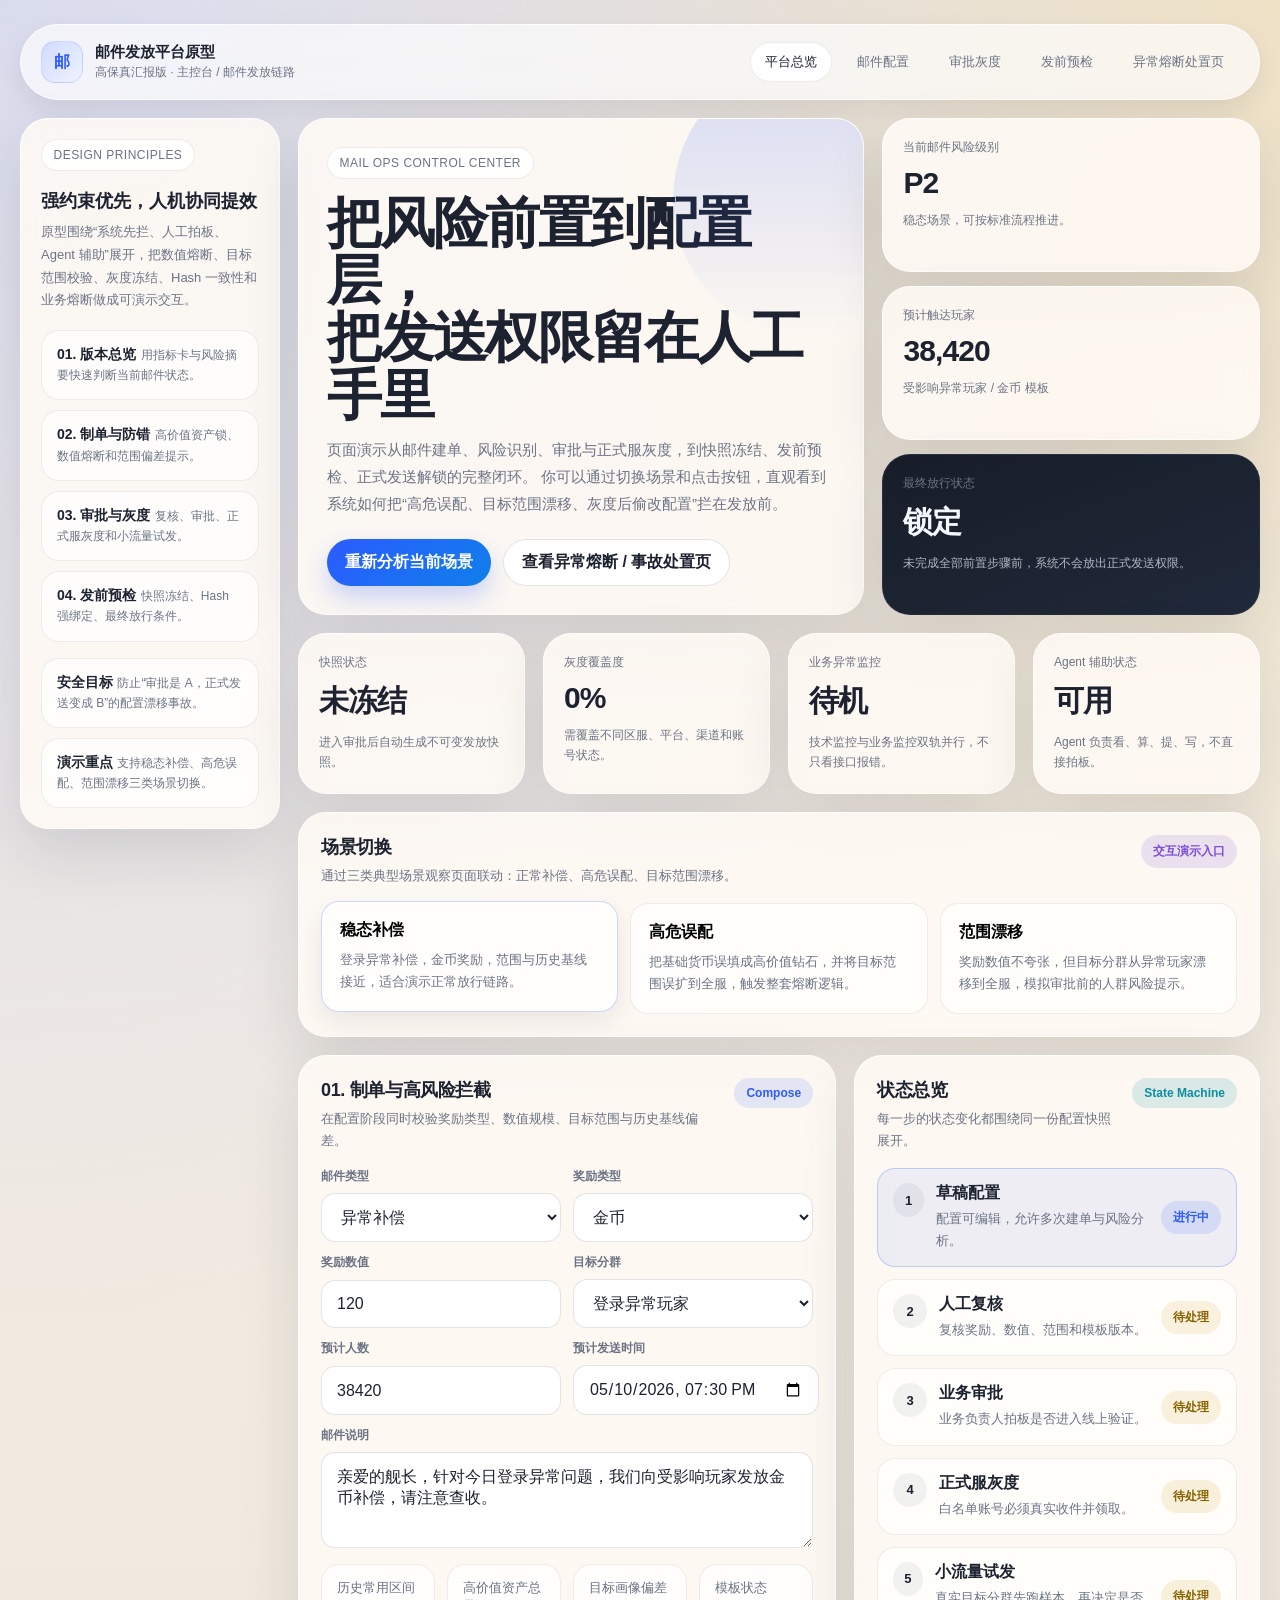
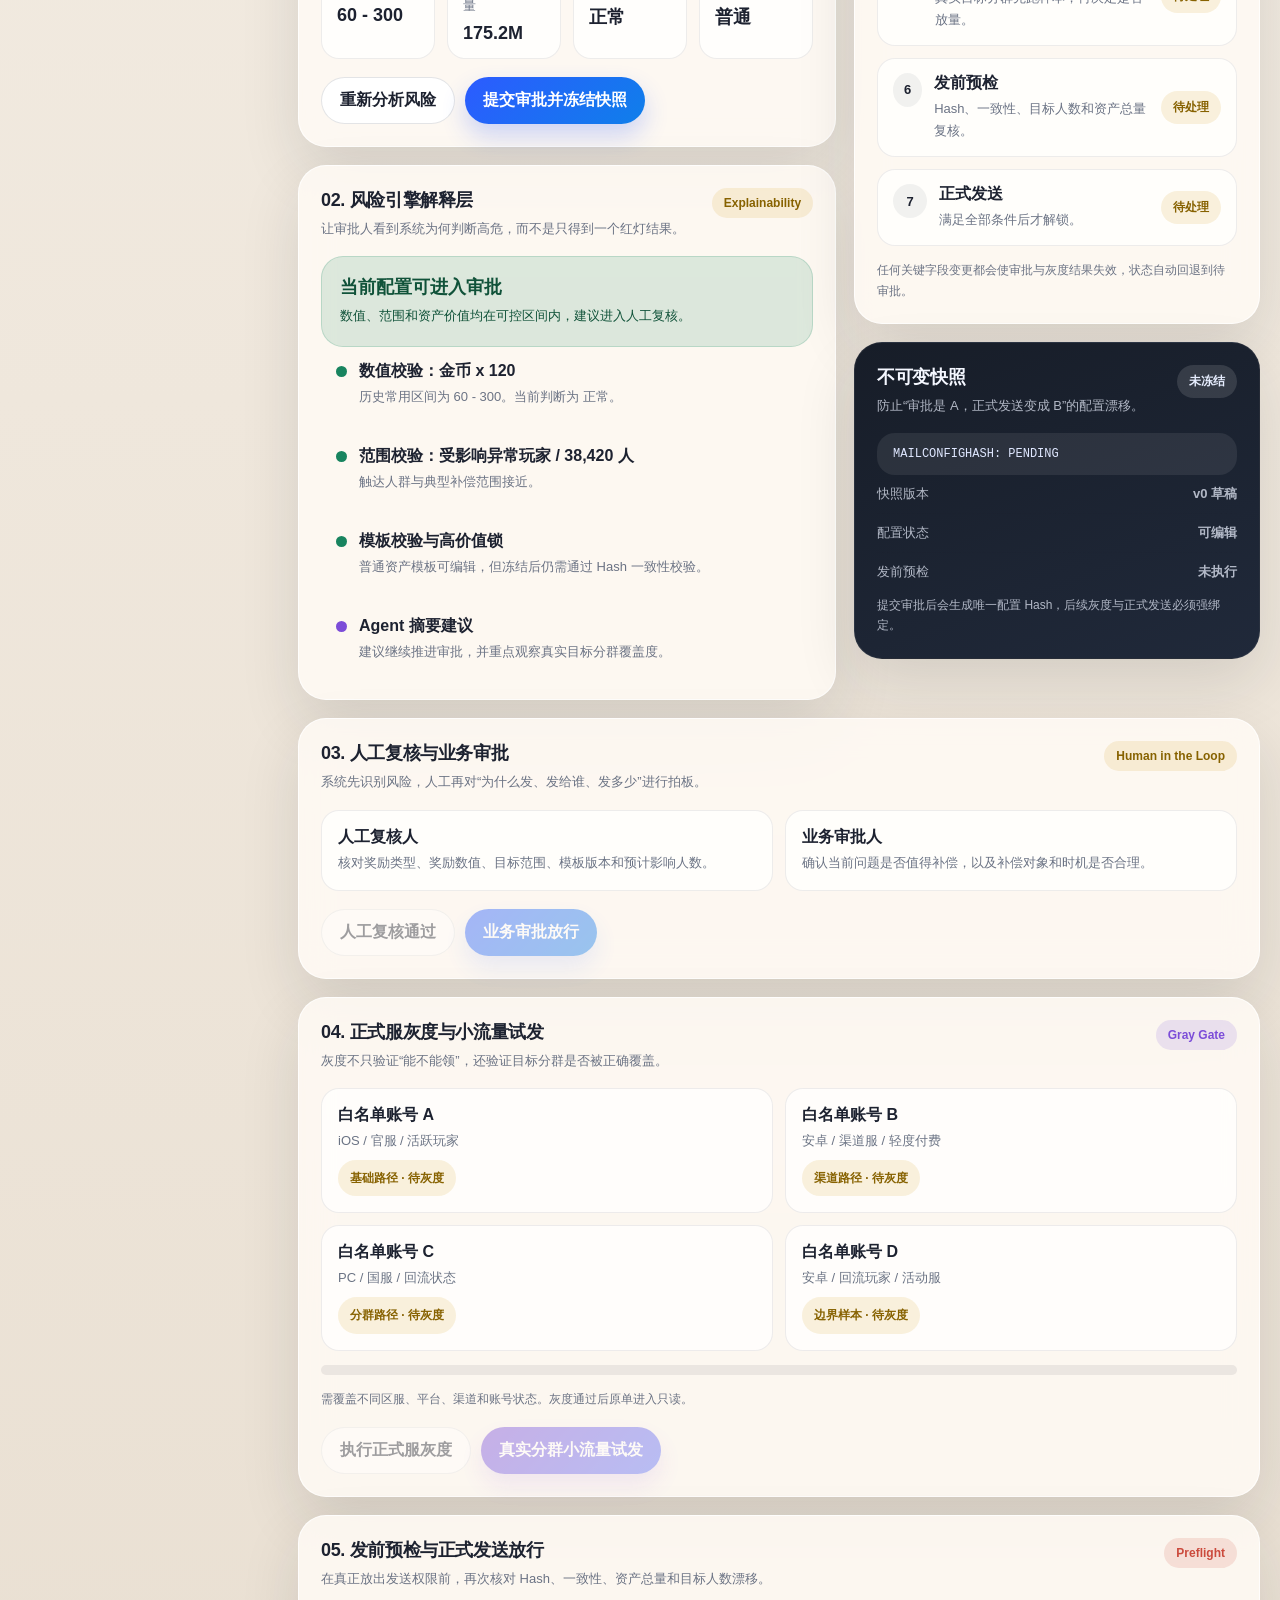
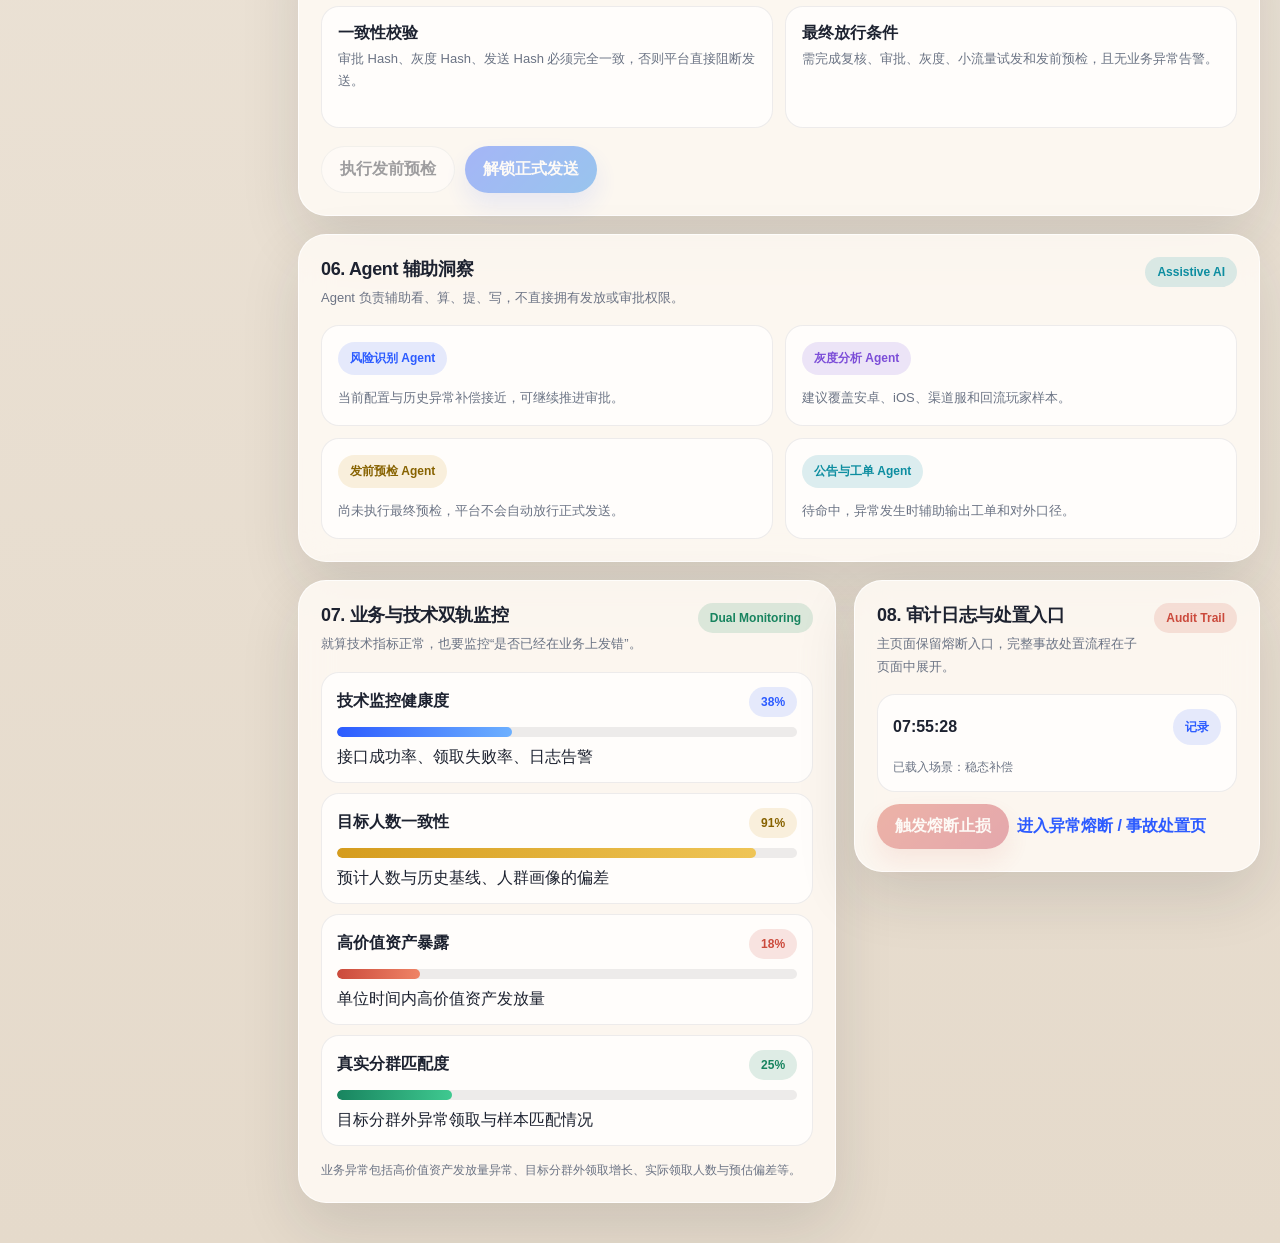
==== mail-platform-prototype.html @ aea5e00c "Add mail platform prototype site" ====
<!DOCTYPE html>
<html lang="zh-CN">
<head>
  <meta charset="UTF-8" />
  <meta name="viewport" content="width=device-width, initial-scale=1.0" />
  <title>邮件发放平台原型 · 主控台</title>
  <link rel="stylesheet" href="./prototype-assets/ui.css" />
</head>
<body>
  <div class="app-shell">
    <header class="topbar">
      <div class="brand">
        <div class="brand-mark">邮</div>
        <div class="brand-text">
          <strong>邮件发放平台原型</strong>
          <span>高保真汇报版 · 主控台 / 邮件发放链路</span>
        </div>
      </div>
      <nav class="topnav">
        <a href="#overview" class="active">平台总览</a>
        <a href="#compose">邮件配置</a>
        <a href="#approval">审批灰度</a>
        <a href="#launch">发前预检</a>
        <a href="./incident-response-prototype.html">异常熔断处置页</a>
      </nav>
    </header>

    <div class="layout">
      <aside class="sidebar">
        <div class="hero-eyebrow">Design Principles</div>
        <h3>强约束优先，人机协同提效</h3>
        <p>
          原型围绕“系统先拦、人工拍板、Agent 辅助”展开，把数值熔断、目标范围校验、灰度冻结、Hash 一致性和业务熔断做成可演示交互。
        </p>
        <div class="side-links">
          <a class="side-link" href="#overview">
            <strong>01. 版本总览</strong>
            <span>用指标卡与风险摘要快速判断当前邮件状态。</span>
          </a>
          <a class="side-link" href="#compose">
            <strong>02. 制单与防错</strong>
            <span>高价值资产锁、数值熔断和范围偏差提示。</span>
          </a>
          <a class="side-link" href="#approval">
            <strong>03. 审批与灰度</strong>
            <span>复核、审批、正式服灰度和小流量试发。</span>
          </a>
          <a class="side-link" href="#launch">
            <strong>04. 发前预检</strong>
            <span>快照冻结、Hash 强绑定、最终放行条件。</span>
          </a>
        </div>
        <div class="side-metrics" style="margin-top: 16px;">
          <div class="side-metric">
            <strong>安全目标</strong>
            <span>防止“审批是 A，正式发送变成 B”的配置漂移事故。</span>
          </div>
          <div class="side-metric">
            <strong>演示重点</strong>
            <span>支持稳态补偿、高危误配、范围漂移三类场景切换。</span>
          </div>
        </div>
      </aside>

      <main class="content">
        <section id="overview" class="hero-grid">
          <article class="hero-card">
            <div class="hero-eyebrow">Mail Ops Control Center</div>
            <h1>把风险前置到配置层，<br />把发送权限留在人工手里</h1>
            <p>
              页面演示从邮件建单、风险识别、审批与正式服灰度，到快照冻结、发前预检、正式发送解锁的完整闭环。
              你可以通过切换场景和点击按钮，直观看到系统如何把“高危误配、目标范围漂移、灰度后偷改配置”拦在发放前。
            </p>
            <div class="hero-actions">
              <button class="btn btn-primary" id="btnHeroAnalyze">重新分析当前场景</button>
              <a class="btn btn-secondary" href="./incident-response-prototype.html">查看异常熔断 / 事故处置页</a>
            </div>
          </article>

          <div class="metric-rail">
            <article class="metric-card">
              <small>当前邮件风险级别</small>
              <strong id="metricRisk">P2</strong>
              <p id="metricRiskCopy">稳态补偿场景，数值和范围均处在可控区间内。</p>
            </article>
            <article class="metric-card">
              <small>预计触达玩家</small>
              <strong id="metricAudience">38,420</strong>
              <p id="metricAudienceCopy">目标分群与历史异常补偿基线接近。</p>
            </article>
            <article class="metric-card dark-card">
              <small>最终放行状态</small>
              <strong id="metricLaunch">锁定</strong>
              <p id="metricLaunchCopy">在完成灰度、小流量试发和发前预检前，平台不会放出正式发送权限。</p>
            </article>
          </div>
        </section>

        <section class="summary-grid">
          <article class="metric-card">
            <small>快照状态</small>
            <strong id="metricSnapshot">未冻结</strong>
            <p>进入审批后自动生成不可变发放快照。</p>
          </article>
          <article class="metric-card">
            <small>灰度覆盖度</small>
            <strong id="metricGray">0%</strong>
            <p>需覆盖不同区服、平台、渠道和账号状态。</p>
          </article>
          <article class="metric-card">
            <small>业务异常监控</small>
            <strong id="metricBusiness">待机</strong>
            <p>技术监控与业务监控双轨并行，不只看接口报错。</p>
          </article>
          <article class="metric-card">
            <small>Agent 辅助状态</small>
            <strong id="metricAgent">可用</strong>
            <p>Agent 负责看、算、提、写，不直接拍板。</p>
          </article>
        </section>

        <section class="card">
          <div class="section-head">
            <div>
              <h2>场景切换</h2>
              <p>通过三类典型场景观察页面联动：正常补偿、高危误配、目标范围漂移。</p>
            </div>
            <span class="pill violet">交互演示入口</span>
          </div>
          <div class="scenario-row" id="scenarioRow"></div>
        </section>

        <section id="compose" class="workbench">
          <div class="stack">
            <article class="card">
              <div class="section-head">
                <div>
                  <h2>01. 制单与高风险拦截</h2>
                  <p>在配置阶段同时校验奖励类型、数值规模、目标范围与历史基线偏差。</p>
                </div>
                <span class="pill blue">Compose</span>
              </div>
              <div class="field-grid">
                <div class="field">
                  <label for="mailType">邮件类型</label>
                  <select id="mailType">
                    <option value="compensation">异常补偿</option>
                    <option value="operation">活动发奖</option>
                    <option value="notice">系统公告</option>
                  </select>
                </div>
                <div class="field">
                  <label for="rewardType">奖励类型</label>
                  <select id="rewardType">
                    <option value="gold">金币</option>
                    <option value="diamond">钻石</option>
                    <option value="ticket">抽卡券</option>
                  </select>
                </div>
                <div class="field">
                  <label for="rewardAmount">奖励数值</label>
                  <input id="rewardAmount" type="number" min="0" step="1" />
                </div>
                <div class="field">
                  <label for="segment">目标分群</label>
                  <select id="segment">
                    <option value="affected">登录异常玩家</option>
                    <option value="android">安卓国服异常玩家</option>
                    <option value="returning">回流玩家</option>
                    <option value="all">全服玩家</option>
                  </select>
                </div>
                <div class="field">
                  <label for="estimatedUsers">预计人数</label>
                  <input id="estimatedUsers" type="number" min="0" step="1" />
                </div>
                <div class="field">
                  <label for="sendWindow">预计发送时间</label>
                  <input id="sendWindow" type="datetime-local" />
                </div>
                <div class="field full">
                  <label for="messageBody">邮件说明</label>
                  <textarea id="messageBody"></textarea>
                </div>
              </div>

              <div class="chip-grid" style="margin-top: 16px;">
                <div class="chip">
                  <small>历史常用区间</small>
                  <strong id="baselineHint">60 - 300</strong>
                </div>
                <div class="chip">
                  <small>高价值资产总量</small>
                  <strong id="volumeHint">2.3M</strong>
                </div>
                <div class="chip">
                  <small>目标画像偏差</small>
                  <strong id="driftHint">正常</strong>
                </div>
                <div class="chip">
                  <small>模板状态</small>
                  <strong id="templateHint">普通</strong>
                </div>
              </div>

              <div class="action-row">
                <button class="btn btn-secondary" id="btnAnalyze">重新分析风险</button>
                <button class="btn btn-primary" id="btnFreeze">提交审批并冻结快照</button>
              </div>
            </article>

            <article class="card">
              <div class="section-head">
                <div>
                  <h2>02. 风险引擎解释层</h2>
                  <p>让审批人看到系统为何判断高危，而不是只得到一个红灯结果。</p>
                </div>
                <span class="pill gold">Explainability</span>
              </div>
              <div class="banner safe" id="riskBanner">
                <h3 id="riskTitle">当前配置可进入审批</h3>
                <p id="riskCopy">数值、范围和资产价值均在可控区间内，建议继续进入人工复核。</p>
              </div>
              <div class="checklist" id="riskChecklist"></div>
            </article>
          </div>

          <div class="stack">
            <article class="card">
              <div class="section-head">
                <div>
                  <h2>状态总览</h2>
                  <p>每一步的状态变化都围绕同一份配置快照展开。</p>
                </div>
                <span class="pill teal">State Machine</span>
              </div>
              <div class="timeline-list" id="timelineList"></div>
              <div class="helper" id="timelineHint">
                任何关键字段变更都会使审批与灰度结果失效，状态自动回退到待审批。
              </div>
            </article>

            <article class="card dark-card">
              <div class="section-head">
                <div>
                  <h2>不可变快照</h2>
                  <p>防止“审批是 A，正式发送变成 B”的配置漂移。</p>
                </div>
                <span class="pill dark" id="snapshotPill">未冻结</span>
              </div>
              <div class="snapshot-box">
                <div class="hash-box" id="hashBox">MAILCONFIGHASH: PENDING</div>
                <div class="snapshot-row">
                  <span>快照版本</span>
                  <strong id="snapshotVersion">v0 草稿</strong>
                </div>
                <div class="snapshot-row">
                  <span>配置状态</span>
                  <strong id="snapshotState">可编辑</strong>
                </div>
                <div class="snapshot-row">
                  <span>发前预检</span>
                  <strong id="preflightState">未执行</strong>
                </div>
              </div>
              <div class="helper" id="snapshotHint">
                审批、灰度、正式发送会被统一绑定到同一份 Hash。
              </div>
            </article>
          </div>
        </section>

        <section id="approval" class="detail-grid">
          <article class="card">
            <div class="section-head">
              <div>
                <h2>03. 人工复核与业务审批</h2>
                <p>系统先识别风险，人工再对“为什么发、发给谁、发多少”进行拍板。</p>
              </div>
              <span class="pill gold">Human in the Loop</span>
            </div>
            <div class="mini-grid">
              <div class="mini-card">
                <strong>人工复核人</strong>
                <p>核对奖励类型、奖励数值、目标范围、模板版本和预计影响人数。</p>
              </div>
              <div class="mini-card">
                <strong>业务审批人</strong>
                <p>确认当前问题是否值得补偿，以及补偿对象和时机是否合理。</p>
              </div>
            </div>
            <div class="action-row">
              <button class="btn btn-secondary" id="btnReview" disabled>人工复核通过</button>
              <button class="btn btn-primary" id="btnApprove" disabled>业务审批放行</button>
            </div>
          </article>

          <article class="card">
            <div class="section-head">
              <div>
                <h2>04. 正式服灰度与小流量试发</h2>
                <p>灰度不只验证“能不能领”，还验证目标分群是否被正确覆盖。</p>
              </div>
              <span class="pill violet">Gray Gate</span>
            </div>
            <div class="sample-grid" id="sampleGrid"></div>
            <div class="progress"><span id="grayBar" style="width: 0%"></span></div>
            <div class="helper" id="grayHint">
              需覆盖不同区服、平台、渠道和账号状态。灰度通过后原单进入只读。
            </div>
            <div class="action-row">
              <button class="btn btn-secondary" id="btnGray" disabled>执行正式服灰度</button>
              <button class="btn btn-violet" id="btnPilot" disabled>真实分群小流量试发</button>
            </div>
          </article>
        </section>

        <section id="launch" class="double-grid">
          <article class="card">
            <div class="section-head">
              <div>
                <h2>05. 发前预检与正式发送放行</h2>
                <p>在真正放出发送权限前，再次核对 Hash、一致性、资产总量和目标人数漂移。</p>
              </div>
              <span class="pill red">Preflight</span>
            </div>
            <div class="decision-grid">
              <div class="decision-card">
                <strong>一致性校验</strong>
                <p id="consistencyText">审批 Hash、灰度 Hash、发送 Hash 必须完全一致，否则平台直接阻断发送。</p>
              </div>
              <div class="decision-card">
                <strong>最终放行条件</strong>
                <p id="launchText">需完成复核、审批、灰度、小流量试发和发前预检，且无业务异常告警。</p>
              </div>
            </div>
            <div class="action-row">
              <button class="btn btn-secondary" id="btnPreflight" disabled>执行发前预检</button>
              <button class="btn btn-primary" id="btnLaunch" disabled>解锁正式发送</button>
            </div>
          </article>

          <article class="card">
            <div class="section-head">
              <div>
                <h2>06. Agent 辅助洞察</h2>
                <p>Agent 负责辅助看、算、提、写，不直接拥有发放或审批权限。</p>
              </div>
              <span class="pill teal">Assistive AI</span>
            </div>
            <div class="agent-grid" id="agentGrid"></div>
          </article>
        </section>

        <section class="incident-grid">
          <article class="card">
            <div class="section-head">
              <div>
                <h2>07. 业务与技术双轨监控</h2>
                <p>就算技术指标正常，也要监控“是否已经在业务上发错”。</p>
              </div>
              <span class="pill green">Dual Monitoring</span>
            </div>
            <div class="heatmap" id="monitorMap"></div>
            <div class="footer-note">
              业务异常包括高价值资产发放量异常、目标分群外领取增长、实际领取人数与预估偏差等。
            </div>
          </article>

          <article class="card">
            <div class="section-head">
              <div>
                <h2>08. 审计日志与处置入口</h2>
                <p>主页面保留熔断入口，完整事故处置流程在子页面中展开。</p>
              </div>
              <span class="pill red">Audit Trail</span>
            </div>
            <div class="log-list" id="logList"></div>
            <div class="inline-actions">
              <button class="btn btn-danger" id="btnInterrupt" disabled>触发熔断止损</button>
              <a class="page-link" href="./incident-response-prototype.html">进入异常熔断 / 事故处置页</a>
            </div>
          </article>
        </section>
      </main>
    </div>
  </div>

  <script>
    const scenarios = {
      safe: {
        key: "safe",
        name: "稳态补偿",
        desc: "登录异常补偿，金币奖励，范围与历史基线接近，适合演示正常放行链路。",
        mailType: "compensation",
        rewardType: "gold",
        rewardAmount: 120,
        segment: "affected",
        estimatedUsers: 38420,
        sendWindow: "2026-05-10T19:30",
        messageBody: "亲爱的舰长，针对今日登录异常问题，我们向受影响玩家发放金币补偿，请注意查收。",
        baselineMin: 60,
        baselineMax: 300
      },
      danger: {
        key: "danger",
        name: "高危误配",
        desc: "把基础货币误填成高价值钻石，并将目标范围误扩到全服，触发整套熔断逻辑。",
        mailType: "compensation",
        rewardType: "diamond",
        rewardAmount: 10000,
        segment: "all",
        estimatedUsers: 2134522,
        sendWindow: "2026-05-10T19:30",
        messageBody: "亲爱的舰长，针对服务器异常，我们将向全服玩家发放钻石补偿，请注意查收。",
        baselineMin: 60,
        baselineMax: 300
      },
      drift: {
        key: "drift",
        name: "范围漂移",
        desc: "奖励数值不夸张，但目标分群从异常玩家漂移到全服，模拟审批前的人群风险提示。",
        mailType: "compensation",
        rewardType: "gold",
        rewardAmount: 300,
        segment: "all",
        estimatedUsers: 1438200,
        sendWindow: "2026-05-10T20:00",
        messageBody: "亲爱的舰长，针对版本体验反馈，我们将发放金币补偿，请注意查收。",
        baselineMin: 100,
        baselineMax: 500
      }
    };

    const segmentHints = {
      affected: "受影响异常玩家",
      android: "安卓国服异常玩家",
      returning: "回流玩家",
      all: "全服玩家"
    };

    const rewardRules = {
      gold: { label: "金币", highValue: false, softCap: 5000, hardCap: 50000, volumeFactor: 38 },
      diamond: { label: "钻石", highValue: true, softCap: 300, hardCap: 1200, volumeFactor: 1 },
      ticket: { label: "抽卡券", highValue: true, softCap: 3, hardCap: 10, volumeFactor: 1 }
    };

    const sampleProfiles = [
      { title: "白名单账号 A", desc: "iOS / 官服 / 活跃玩家", cover: "基础路径" },
      { title: "白名单账号 B", desc: "安卓 / 渠道服 / 轻度付费", cover: "渠道路径" },
      { title: "白名单账号 C", desc: "PC / 国服 / 回流状态", cover: "分群路径" },
      { title: "白名单账号 D", desc: "安卓 / 回流玩家 / 活动服", cover: "边界样本" }
    ];

    const timelineSteps = [
      ["draft", "草稿配置", "配置可编辑，允许多次建单与风险分析。"],
      ["review", "人工复核", "复核奖励、数值、范围和模板版本。"],
      ["approve", "业务审批", "业务负责人拍板是否进入线上验证。"],
      ["gray", "正式服灰度", "白名单账号必须真实收件并领取。"],
      ["pilot", "小流量试发", "真实目标分群先跑样本，再决定是否放量。"],
      ["preflight", "发前预检", "Hash、一致性、目标人数和资产总量复核。"],
      ["launch", "正式发送", "满足全部条件后才解锁。"]
    ];

    const state = {
      currentScenario: "safe",
      locked: false,
      reviewed: false,
      approved: false,
      grayed: false,
      piloted: false,
      preflight: false,
      launched: false,
      interrupted: false,
      version: 0,
      logs: []
    };

    const el = {};

    function qs(id) { return document.getElementById(id); }

    function bind() {
      [
        "scenarioRow", "mailType", "rewardType", "rewardAmount", "segment", "estimatedUsers", "sendWindow", "messageBody",
        "baselineHint", "volumeHint", "driftHint", "templateHint", "riskBanner", "riskTitle", "riskCopy", "riskChecklist",
        "timelineList", "timelineHint", "snapshotPill", "hashBox", "snapshotVersion", "snapshotState", "preflightState",
        "snapshotHint", "sampleGrid", "grayBar", "grayHint", "consistencyText", "launchText", "agentGrid", "monitorMap",
        "logList", "metricRisk", "metricRiskCopy", "metricAudience", "metricAudienceCopy", "metricLaunch",
        "metricLaunchCopy", "metricSnapshot", "metricGray", "metricBusiness", "metricAgent",
        "btnAnalyze", "btnFreeze", "btnReview", "btnApprove", "btnGray", "btnPilot", "btnPreflight", "btnLaunch",
        "btnInterrupt", "btnHeroAnalyze"
      ].forEach((id) => { el[id] = qs(id); });
    }

    function resetFlow() {
      state.locked = false;
      state.reviewed = false;
      state.approved = false;
      state.grayed = false;
      state.piloted = false;
      state.preflight = false;
      state.launched = false;
      state.interrupted = false;
      state.version = 0;
      state.logs = [];
    }

    function log(text, tone = "info") {
      const time = new Date().toLocaleTimeString("zh-CN", { hour: "2-digit", minute: "2-digit", second: "2-digit" });
      state.logs.unshift({ time, text, tone });
      state.logs = state.logs.slice(0, 8);
    }

    function loadScenario(key) {
      const s = scenarios[key];
      state.currentScenario = key;
      resetFlow();
      el.mailType.value = s.mailType;
      el.rewardType.value = s.rewardType;
      el.rewardAmount.value = s.rewardAmount;
      el.segment.value = s.segment;
      el.estimatedUsers.value = s.estimatedUsers;
      el.sendWindow.value = s.sendWindow;
      el.messageBody.value = s.messageBody;
      log(`已载入场景：${s.name}`, "info");
      render();
    }

    function currentScenario() {
      return scenarios[state.currentScenario];
    }

    function getConfig() {
      const rewardType = el.rewardType.value;
      const rewardAmount = Number(el.rewardAmount.value || 0);
      const estimatedUsers = Number(el.estimatedUsers.value || 0);
      const segment = el.segment.value;
      const rule = rewardRules[rewardType];
      const base = currentScenario();
      const amountRisk = rewardAmount > rule.hardCap ? "danger" : rewardAmount > rule.softCap ? "warn" : "safe";
      const audienceRisk = estimatedUsers > 500000 || segment === "all" ? (estimatedUsers > 1200000 ? "danger" : "warn") : "safe";
      const driftRisk = estimatedUsers > base.estimatedUsers * 2.2 ? "warn" : "safe";
      const overall = amountRisk === "danger" || audienceRisk === "danger"
        ? "danger"
        : amountRisk === "warn" || audienceRisk === "warn" || driftRisk === "warn" || rule.highValue
          ? "warn"
          : "safe";
      return {
        rewardType,
        rewardAmount,
        estimatedUsers,
        segment,
        rule,
        base,
        amountRisk,
        audienceRisk,
        driftRisk,
        overall
      };
    }

    function buildHash() {
      const seed = [
        el.mailType.value,
        el.rewardType.value,
        el.rewardAmount.value,
        el.segment.value,
        el.estimatedUsers.value,
        el.sendWindow.value,
        el.messageBody.value
      ].join("|");
      let hash = 0;
      for (let i = 0; i < seed.length; i++) hash = ((hash << 5) - hash + seed.charCodeAt(i)) | 0;
      return `MAILCONFIGHASH-${Math.abs(hash).toString(16).toUpperCase().padStart(8, "0")}`;
    }

    function renderScenarioButtons() {
      el.scenarioRow.innerHTML = "";
      Object.values(scenarios).forEach((s) => {
        const btn = document.createElement("button");
        btn.className = `scenario-btn ${state.currentScenario === s.key ? "active" : ""}`;
        btn.type = "button";
        btn.innerHTML = `<strong>${s.name}</strong><p>${s.desc}</p>`;
        btn.addEventListener("click", () => loadScenario(s.key));
        el.scenarioRow.appendChild(btn);
      });
    }

    function renderRisk(config) {
      const bannerMap = {
        safe: ["safe", "当前配置可进入审批", "数值、范围和资产价值均在可控区间内，建议进入人工复核。"],
        warn: ["warn", "当前配置需升级校验", "检测到高价值资产或范围偏差，系统会提升审批等级，并要求灰度覆盖更多样本。"],
        danger: ["danger", "当前配置触发高危熔断", "数值或目标范围明显偏离历史基线，提交审批按钮已被锁定。"]
      };
      const [cls, title, copy] = bannerMap[config.overall];
      el.riskBanner.className = `banner ${cls}`;
      el.riskTitle.textContent = title;
      el.riskCopy.textContent = copy;

      const items = [
        [
          config.amountRisk,
          `数值校验：${rewardRules[config.rewardType].label} x ${config.rewardAmount}`,
          `历史常用区间为 ${config.base.baselineMin} - ${config.base.baselineMax}。当前判断为 ${config.amountRisk === "danger" ? "超高危" : config.amountRisk === "warn" ? "需升级复核" : "正常"}。`
        ],
        [
          config.audienceRisk,
          `范围校验：${segmentHints[config.segment]} / ${config.estimatedUsers.toLocaleString()} 人`,
          config.audienceRisk === "safe" ? "触达人群与典型补偿范围接近。" : "检测到范围偏大或直接命中全服，系统将追加目标画像对比和小流量试发。"
        ],
        [
          config.rule.highValue ? "warn" : "safe",
          "模板校验与高价值锁",
          config.rule.highValue ? "当前为高价值资产模板，灰度通过后原单将自动只读。" : "普通资产模板可编辑，但冻结后仍需通过 Hash 一致性校验。"
        ],
        [
          "violet",
          "Agent 摘要建议",
          config.overall === "danger" ? "建议先回退到基础货币或缩小目标范围，再重跑审批。" : "建议继续推进审批，并重点观察真实目标分群覆盖度。"
        ]
      ];

      el.riskChecklist.innerHTML = "";
      items.forEach(([tone, titleText, desc]) => {
        const node = document.createElement("div");
        node.className = "check-item";
        node.innerHTML = `<span class="dot ${tone}"></span><div><strong>${titleText}</strong><p>${desc}</p></div>`;
        el.riskChecklist.appendChild(node);
      });

      el.baselineHint.textContent = `${config.base.baselineMin} - ${config.base.baselineMax}`;
      el.volumeHint.textContent = (config.rewardAmount * config.estimatedUsers * config.rule.volumeFactor / 1000000).toFixed(1) + "M";
      el.driftHint.textContent = config.audienceRisk === "danger" ? "高危漂移" : config.audienceRisk === "warn" ? "需核验" : "正常";
      el.templateHint.textContent = config.rule.highValue ? "高价值锁定" : "普通";
    }

    function renderTimeline() {
      const statuses = {
        draft: state.locked ? "done" : "active",
        review: state.reviewed ? "done" : state.locked ? "active" : "",
        approve: state.approved ? "done" : state.reviewed ? "active" : "",
        gray: state.grayed ? "done" : state.approved ? "active" : "",
        pilot: state.piloted ? "done" : state.grayed ? "active" : "",
        preflight: state.preflight ? "done" : state.piloted ? "active" : "",
        launch: state.launched ? "done" : state.preflight ? "active" : state.interrupted ? "locked" : ""
      };
      el.timelineList.innerHTML = "";
      timelineSteps.forEach(([key, title, desc], index) => {
        const status = statuses[key] || "";
        const node = document.createElement("div");
        node.className = `timeline-card ${status}`.trim();
        node.innerHTML = `
          <div class="timeline-main">
            <div class="step-no">${index + 1}</div>
            <div>
              <strong>${title}</strong>
              <p>${desc}</p>
            </div>
          </div>
          <span class="pill ${status === "done" ? "green" : status === "active" ? "blue" : status === "locked" ? "red" : "gold"}">
            ${status === "done" ? "完成" : status === "active" ? "进行中" : status === "locked" ? "锁定" : "待处理"}
          </span>
        `;
        el.timelineList.appendChild(node);
      });
    }

    function renderSnapshot(config) {
      const hash = state.locked ? buildHash() : "MAILCONFIGHASH: PENDING";
      el.hashBox.textContent = state.locked ? hash : "MAILCONFIGHASH: PENDING";
      el.snapshotVersion.textContent = `v${state.version} ${state.locked ? "冻结快照" : "草稿"}`;
      el.snapshotState.textContent = state.locked ? "只读，变更需新建修订版" : "可编辑";
      el.preflightState.textContent = state.preflight ? "通过" : "未执行";
      el.snapshotPill.className = `pill ${state.locked ? "red" : "dark"}`;
      el.snapshotPill.textContent = state.locked ? "快照已冻结" : "未冻结";
      el.snapshotHint.textContent = state.locked
        ? `当前审批链绑定 ${hash}。任何关键字段变更都会使审批与灰度结果失效。`
        : "提交审批后会生成唯一配置 Hash，后续灰度与正式发送必须强绑定。";
    }

    function renderSamples(config) {
      el.sampleGrid.innerHTML = "";
      sampleProfiles.forEach((profile, idx) => {
        const grayPass = state.grayed ? (config.overall === "danger" ? idx < 2 : true) : false;
        const statusClass = !state.grayed ? "gold" : grayPass ? "green" : "red";
        const statusText = !state.grayed ? "待灰度" : grayPass ? "领取正常" : "覆盖不足";
        const card = document.createElement("div");
        card.className = "sample-card";
        card.innerHTML = `
          <strong>${profile.title}</strong>
          <p>${profile.desc}</p>
          <p style="margin-top:8px;"><span class="pill ${statusClass}">${profile.cover} · ${statusText}</span></p>
        `;
        el.sampleGrid.appendChild(card);
      });
      const progress = state.grayed ? (config.overall === "danger" ? 48 : 100) : state.approved ? 20 : 0;
      el.grayBar.style.width = progress + "%";
      el.grayHint.textContent = state.grayed
        ? config.overall === "danger"
          ? "灰度发现高价值配置与目标范围偏差过大，系统保持锁定，需回退修改后重新冻结。"
          : "灰度通过，原单已进入只读状态，可继续真实分群小流量试发。"
        : "需覆盖不同区服、平台、渠道和账号状态。灰度通过后原单进入只读。";
    }

    function renderAgents(config) {
      const cards = [
        ["blue", "风险识别 Agent", config.overall === "danger" ? "建议先把高价值资产改回基础货币，或缩小目标范围后重试。" : "当前配置与历史异常补偿接近，可继续推进审批。"],
        ["violet", "灰度分析 Agent", state.grayed ? "已汇总白名单领取结果并锁定快照版本。" : "建议覆盖安卓、iOS、渠道服和回流玩家样本。"],
        ["gold", "发前预检 Agent", state.preflight ? "Hash、一致性和高价值资产总量已通过最终核对。" : "尚未执行最终预检，平台不会自动放行正式发送。"],
        ["teal", "公告与工单 Agent", state.interrupted ? "已生成事故摘要、公告草稿与工单初稿，等待人工确认。" : "待命中，异常发生时辅助输出工单和对外口径。"]
      ];
      el.agentGrid.innerHTML = "";
      cards.forEach(([tone, title, desc]) => {
        const card = document.createElement("div");
        card.className = "agent-card";
        card.innerHTML = `<span class="pill ${tone}">${title}</span><p style="margin-top:12px;">${desc}</p>`;
        el.agentGrid.appendChild(card);
      });
    }

    function renderMonitors(config) {
      const items = [
        ["blue", "技术监控健康度", state.launched ? 92 : state.piloted ? 76 : 38, "接口成功率、领取失败率、日志告警"],
        ["gold", "目标人数一致性", config.audienceRisk === "danger" ? 30 : config.audienceRisk === "warn" ? 58 : 91, "预计人数与历史基线、人群画像的偏差"],
        ["red", "高价值资产暴露", config.rule.highValue ? (config.overall === "danger" ? 96 : 67) : 18, "单位时间内高价值资产发放量"],
        ["green", "真实分群匹配度", state.grayed ? (config.overall === "danger" ? 44 : 88) : 25, "目标分群外异常领取与样本匹配情况"]
      ];
      el.monitorMap.innerHTML = "";
      items.forEach(([tone, title, value, desc]) => {
        const node = document.createElement("div");
        node.className = "heat-item";
        node.innerHTML = `
          <div class="heat-item-head">
            <strong>${title}</strong>
            <span class="pill ${tone}">${value}%</span>
          </div>
          <div class="bar ${tone}"><span style="width:${value}%"></span></div>
          <p style="margin:10px 0 0;">${desc}</p>
        `;
        el.monitorMap.appendChild(node);
      });
    }

    function renderLogs() {
      el.logList.innerHTML = "";
      state.logs.forEach((entry) => {
        const tone = entry.tone === "danger" ? "red" : entry.tone === "success" ? "green" : entry.tone === "info" ? "blue" : "gold";
        const node = document.createElement("div");
        node.className = "log-item";
        node.innerHTML = `
          <div class="log-head">
            <strong>${entry.time}</strong>
            <span class="pill ${tone}">${entry.tone === "danger" ? "高危" : entry.tone === "success" ? "成功" : entry.tone === "info" ? "记录" : "提示"}</span>
          </div>
          <span>${entry.text}</span>
        `;
        el.logList.appendChild(node);
      });
    }

    function renderMetrics(config) {
      el.metricRisk.textContent = config.overall === "danger" ? "P0" : config.overall === "warn" ? "P1" : "P2";
      el.metricRiskCopy.textContent = config.overall === "danger"
        ? "配置已经触发高危熔断，系统会阻断进入审批。"
        : config.overall === "warn"
          ? "当前配置会升级审批与灰度校验等级。"
          : "稳态场景，可按标准流程推进。";
      el.metricAudience.textContent = config.estimatedUsers.toLocaleString();
      el.metricAudienceCopy.textContent = `${segmentHints[config.segment]} / ${rewardRules[config.rewardType].label} 模板`;
      el.metricLaunch.textContent = state.launched ? "已解锁" : "锁定";
      el.metricLaunchCopy.textContent = state.launched
        ? "正式发送已解锁，但仍保留熔断与业务异常告警。"
        : "未完成全部前置步骤前，系统不会放出正式发送权限。";
      el.metricSnapshot.textContent = state.locked ? "已冻结" : "未冻结";
      el.metricGray.textContent = state.grayed ? (config.overall === "danger" ? "48%" : "100%") : "0%";
      el.metricBusiness.textContent = state.interrupted ? "告警中" : state.launched ? "监控中" : "待机";
      el.metricAgent.textContent = state.interrupted ? "处置中" : "可用";
    }

    function renderButtons(config) {
      el.btnFreeze.disabled = config.overall === "danger";
      el.btnReview.disabled = !state.locked || state.reviewed;
      el.btnApprove.disabled = !state.reviewed || state.approved;
      el.btnGray.disabled = !state.approved || state.grayed;
      el.btnPilot.disabled = !state.grayed || config.overall === "danger" || state.piloted;
      el.btnPreflight.disabled = !state.piloted || state.preflight;
      el.btnLaunch.disabled = !state.preflight || state.launched || state.interrupted;
      el.btnInterrupt.disabled = !state.launched && !state.piloted;
    }

    function render() {
      const config = getConfig();
      renderScenarioButtons();
      renderRisk(config);
      renderTimeline();
      renderSnapshot(config);
      renderSamples(config);
      renderAgents(config);
      renderMonitors(config);
      renderLogs();
      renderMetrics(config);
      renderButtons(config);
    }

    function onFieldChange() {
      if (state.locked) {
        resetFlow();
        state.version += 1;
        log("检测到关键字段变更，原审批与灰度结果已自动失效，流程回退到待审批。", "danger");
      }
      render();
    }

    function attach() {
      ["mailType", "rewardType", "rewardAmount", "segment", "estimatedUsers", "sendWindow", "messageBody"].forEach((id) => {
        el[id].addEventListener("input", onFieldChange);
      });

      el.btnAnalyze.addEventListener("click", () => {
        const config = getConfig();
        log(`已重跑风险分析：当前风险等级 ${config.overall.toUpperCase()}。`, config.overall === "danger" ? "danger" : "info");
        render();
      });

      el.btnHeroAnalyze.addEventListener("click", () => el.btnAnalyze.click());

      el.btnFreeze.addEventListener("click", () => {
        state.locked = true;
        state.version += 1;
        log(`配置已冻结为 v${state.version}，生成不可变快照并进入人工复核。`, "success");
        render();
      });

      el.btnReview.addEventListener("click", () => {
        state.reviewed = true;
        log("人工复核完成：已核对奖励类型、数值、目标范围和模板版本。", "success");
        render();
      });

      el.btnApprove.addEventListener("click", () => {
        state.approved = true;
        log("业务审批放行：允许进入正式服白名单灰度。", "success");
        render();
      });

      el.btnGray.addEventListener("click", () => {
        const config = getConfig();
        state.grayed = true;
        if (config.overall === "danger") {
          log("正式服灰度未通过：高价值配置与目标范围偏离过大，系统维持锁定。", "danger");
        } else {
          log("正式服灰度通过：白名单账号已真实收件、领取，原单进入只读状态。", "success");
        }
        render();
      });

      el.btnPilot.addEventListener("click", () => {
        state.piloted = true;
        log("真实分群小流量试发完成：业务与技术监控未发现异常。", "success");
        render();
      });

      el.btnPreflight.addEventListener("click", () => {
        state.preflight = true;
        log("发前预检通过：审批 Hash、灰度 Hash、发送 Hash 一致。", "success");
        render();
      });

      el.btnLaunch.addEventListener("click", () => {
        state.launched = true;
        log("正式发送已解锁：平台仍保留业务异常告警与人工熔断权。", "success");
        render();
      });

      el.btnInterrupt.addEventListener("click", () => {
        state.interrupted = true;
        log("触发熔断止损：已暂停后续批次，并生成事故处置入口。", "danger");
        render();
      });
    }

    bind();
    attach();
    loadScenario("safe");
  </script>
</body>
</html>
---- prototype-assets/ui.css ----
:root {
  --bg: #efe7dc;
  --bg-deep: #e5dacb;
  --surface: rgba(255, 251, 245, 0.86);
  --surface-strong: rgba(255, 255, 255, 0.92);
  --surface-dark: #161b25;
  --ink: #1d2230;
  --muted: #6b7384;
  --line: rgba(29, 34, 48, 0.12);
  --line-strong: rgba(29, 34, 48, 0.2);
  --blue: #2c5bff;
  --blue-soft: rgba(44, 91, 255, 0.12);
  --gold: #d59c1d;
  --gold-soft: rgba(213, 156, 29, 0.14);
  --green: #18845f;
  --green-soft: rgba(24, 132, 95, 0.14);
  --red: #cb4a3c;
  --red-soft: rgba(203, 74, 60, 0.14);
  --violet: #7c4dd8;
  --violet-soft: rgba(124, 77, 216, 0.14);
  --teal: #0d8da0;
  --teal-soft: rgba(13, 141, 160, 0.14);
  --shadow: 0 24px 60px rgba(25, 30, 42, 0.12);
  --shadow-soft: 0 10px 24px rgba(25, 30, 42, 0.08);
  --radius-xl: 28px;
  --radius-lg: 22px;
  --radius-md: 18px;
  --radius-sm: 14px;
}

* {
  box-sizing: border-box;
}

html {
  scroll-behavior: smooth;
}

body {
  margin: 0;
  min-height: 100vh;
  color: var(--ink);
  font-family: "Avenir Next", "PingFang SC", "Hiragino Sans GB", "Noto Serif SC", sans-serif;
  background:
    radial-gradient(circle at 0% 0%, rgba(44, 91, 255, 0.15), transparent 30%),
    radial-gradient(circle at 100% 0%, rgba(213, 156, 29, 0.18), transparent 24%),
    linear-gradient(180deg, #f7f2ea 0%, var(--bg) 45%, var(--bg-deep) 100%);
}

a {
  color: inherit;
  text-decoration: none;
}

button,
input,
select,
textarea {
  font: inherit;
}

.app-shell {
  width: min(1520px, calc(100vw - 40px));
  margin: 24px auto 40px;
}

.topbar {
  display: flex;
  align-items: center;
  justify-content: space-between;
  gap: 16px;
  padding: 16px 20px;
  border-radius: 999px;
  background: rgba(255, 255, 255, 0.66);
  border: 1px solid rgba(255, 255, 255, 0.82);
  box-shadow: var(--shadow-soft);
  backdrop-filter: blur(14px);
  margin-bottom: 18px;
}

.brand {
  display: flex;
  align-items: center;
  gap: 12px;
}

.brand-mark {
  width: 42px;
  height: 42px;
  border-radius: 14px;
  background:
    linear-gradient(135deg, rgba(44, 91, 255, 0.22), rgba(44, 91, 255, 0.08)),
    #fff;
  border: 1px solid rgba(44, 91, 255, 0.14);
  display: grid;
  place-items: center;
  font-weight: 900;
  color: var(--blue);
}

.brand-text strong,
.metric-card strong,
.card h2,
.card h3,
.timeline-card strong,
.log-item strong,
.agent-card strong,
.mini-card strong,
.sample-card strong,
.decision-card strong {
  display: block;
}

.brand-text strong {
  font-size: 15px;
}

.brand-text span {
  display: block;
  color: var(--muted);
  font-size: 12px;
  margin-top: 2px;
}

.topnav {
  display: flex;
  align-items: center;
  gap: 10px;
  flex-wrap: wrap;
}

.topnav a {
  padding: 10px 14px;
  border-radius: 999px;
  color: var(--muted);
  font-size: 13px;
  border: 1px solid transparent;
  transition: 160ms ease;
}

.topnav a.active,
.topnav a:hover {
  color: var(--ink);
  background: rgba(255, 255, 255, 0.88);
  border-color: rgba(29, 34, 48, 0.08);
}

.layout {
  display: grid;
  grid-template-columns: 260px minmax(0, 1fr);
  gap: 18px;
  align-items: start;
}

.sidebar,
.card,
.hero-card,
.metric-card {
  background: var(--surface);
  border: 1px solid rgba(255, 255, 255, 0.78);
  box-shadow: var(--shadow);
  backdrop-filter: blur(16px);
}

.sidebar {
  position: sticky;
  top: 24px;
  padding: 20px;
  border-radius: var(--radius-xl);
}

.sidebar .eyebrow,
.hero-eyebrow {
  display: inline-flex;
  align-items: center;
  gap: 8px;
  padding: 8px 12px;
  border-radius: 999px;
  font-size: 12px;
  letter-spacing: 0.04em;
  text-transform: uppercase;
  color: var(--muted);
  background: rgba(255, 255, 255, 0.84);
  border: 1px solid rgba(29, 34, 48, 0.08);
}

.sidebar h3 {
  margin: 18px 0 8px;
  font-size: 18px;
}

.sidebar p {
  margin: 0 0 18px;
  color: var(--muted);
  line-height: 1.75;
  font-size: 13px;
}

.side-links,
.side-metrics {
  display: grid;
  gap: 10px;
}

.side-link,
.side-metric {
  border-radius: var(--radius-md);
  padding: 14px 15px;
  background: rgba(255, 255, 255, 0.76);
  border: 1px solid rgba(29, 34, 48, 0.08);
}

.side-link strong,
.side-metric strong {
  font-size: 14px;
  margin-bottom: 6px;
}

.side-link span,
.side-metric span {
  color: var(--muted);
  font-size: 12px;
  line-height: 1.6;
}

.content {
  display: grid;
  gap: 18px;
}

.hero-grid,
.summary-grid,
.workbench,
.detail-grid,
.double-grid,
.incident-grid {
  display: grid;
  gap: 18px;
}

.hero-grid {
  grid-template-columns: 1.2fr 0.8fr;
}

.hero-card {
  border-radius: var(--radius-xl);
  padding: 28px;
  overflow: hidden;
  position: relative;
}

.hero-card::after {
  content: "";
  position: absolute;
  width: 280px;
  height: 280px;
  right: -90px;
  top: -60px;
  border-radius: 50%;
  background: linear-gradient(180deg, rgba(44, 91, 255, 0.18), rgba(44, 91, 255, 0));
}

.hero-card h1 {
  margin: 16px 0 12px;
  font-family: "Baskerville", "Songti SC", serif;
  font-size: clamp(34px, 4.3vw, 56px);
  line-height: 1.04;
  letter-spacing: -0.04em;
}

.hero-card p {
  max-width: 760px;
  margin: 0;
  color: var(--muted);
  line-height: 1.8;
  font-size: 15px;
}

.hero-actions {
  display: flex;
  flex-wrap: wrap;
  gap: 12px;
  margin-top: 22px;
}

.metric-rail {
  display: grid;
  gap: 14px;
}

.metric-card {
  border-radius: var(--radius-xl);
  padding: 20px;
}

.metric-card small {
  display: block;
  color: var(--muted);
  font-size: 12px;
  margin-bottom: 10px;
}

.metric-card strong {
  font-size: 30px;
  letter-spacing: -0.03em;
}

.metric-card p {
  color: var(--muted);
  font-size: 12px;
  line-height: 1.7;
  margin: 10px 0 0;
}

.summary-grid {
  grid-template-columns: repeat(4, minmax(0, 1fr));
}

.workbench,
.incident-grid {
  grid-template-columns: 1.14fr 0.86fr;
  align-items: start;
}

.stack {
  display: grid;
  gap: 18px;
}

.card {
  border-radius: var(--radius-xl);
  padding: 22px;
}

.section-head {
  display: flex;
  align-items: start;
  justify-content: space-between;
  gap: 14px;
  margin-bottom: 16px;
}

.section-head h2,
.section-head h3 {
  margin: 0;
  font-size: 18px;
  letter-spacing: -0.02em;
}

.section-head p {
  margin: 6px 0 0;
  color: var(--muted);
  font-size: 13px;
  line-height: 1.7;
}

.pill {
  display: inline-flex;
  align-items: center;
  gap: 8px;
  padding: 8px 12px;
  border-radius: 999px;
  font-size: 12px;
  font-weight: 700;
  white-space: nowrap;
}

.pill.blue { color: var(--blue); background: var(--blue-soft); }
.pill.gold { color: #876200; background: var(--gold-soft); }
.pill.green { color: var(--green); background: var(--green-soft); }
.pill.red { color: var(--red); background: var(--red-soft); }
.pill.violet { color: var(--violet); background: var(--violet-soft); }
.pill.teal { color: var(--teal); background: var(--teal-soft); }
.pill.dark { color: #e7eeff; background: rgba(255,255,255,0.12); }

.btn {
  appearance: none;
  border: 0;
  border-radius: 999px;
  padding: 12px 18px;
  font-weight: 800;
  cursor: pointer;
  transition: transform 160ms ease, box-shadow 160ms ease, opacity 160ms ease;
}

.btn:hover:not(:disabled) {
  transform: translateY(-1px);
}

.btn:disabled {
  opacity: 0.42;
  cursor: not-allowed;
}

.btn-primary {
  color: #fff;
  background: linear-gradient(135deg, #2c5bff, #0f7fea);
  box-shadow: 0 12px 24px rgba(44, 91, 255, 0.24);
}

.btn-secondary {
  color: var(--ink);
  background: rgba(255, 255, 255, 0.96);
  border: 1px solid rgba(29, 34, 48, 0.12);
}

.btn-danger {
  color: #fff;
  background: linear-gradient(135deg, #d85745, #c53c51);
  box-shadow: 0 12px 24px rgba(203, 74, 60, 0.24);
}

.btn-violet {
  color: #fff;
  background: linear-gradient(135deg, #7c4dd8, #5a6df7);
  box-shadow: 0 12px 24px rgba(124, 77, 216, 0.24);
}

.scenario-row,
.field-grid,
.chip-grid,
.agent-grid,
.sample-grid,
.mini-grid,
.decision-grid {
  display: grid;
  gap: 12px;
}

.scenario-row {
  grid-template-columns: repeat(3, minmax(0, 1fr));
}

.scenario-btn,
.sample-card,
.mini-card,
.agent-card,
.decision-card,
.log-item,
.timeline-card,
.heat-item,
.command-card {
  border-radius: var(--radius-md);
  border: 1px solid rgba(29, 34, 48, 0.08);
  background: rgba(255, 255, 255, 0.76);
}

.scenario-btn {
  text-align: left;
  padding: 18px;
  cursor: pointer;
  transition: 160ms ease;
}

.scenario-btn:hover,
.scenario-btn.active {
  transform: translateY(-2px);
  box-shadow: var(--shadow-soft);
  border-color: rgba(44, 91, 255, 0.24);
}

.scenario-btn p {
  margin: 8px 0 0;
  color: var(--muted);
  font-size: 13px;
  line-height: 1.7;
}

.field-grid {
  grid-template-columns: repeat(2, minmax(0, 1fr));
}

.field-grid .full {
  grid-column: 1 / -1;
}

.field {
  display: grid;
  gap: 8px;
}

.field label {
  font-size: 12px;
  color: var(--muted);
  font-weight: 700;
}

.field input,
.field select,
.field textarea {
  width: 100%;
  border-radius: var(--radius-sm);
  border: 1px solid rgba(29, 34, 48, 0.12);
  background: rgba(255, 255, 255, 0.96);
  padding: 14px 15px;
  color: var(--ink);
  outline: none;
  transition: border-color 150ms ease, box-shadow 150ms ease;
}

.field textarea {
  min-height: 96px;
  resize: vertical;
}

.field input:focus,
.field select:focus,
.field textarea:focus {
  border-color: rgba(44, 91, 255, 0.4);
  box-shadow: 0 0 0 4px rgba(44, 91, 255, 0.1);
}

.chip-grid {
  grid-template-columns: repeat(4, minmax(0, 1fr));
}

.chip {
  padding: 14px 15px;
  border-radius: var(--radius-md);
  background: rgba(255, 255, 255, 0.78);
  border: 1px solid rgba(29, 34, 48, 0.08);
}

.chip small {
  display: block;
  color: var(--muted);
  margin-bottom: 8px;
}

.chip strong {
  font-size: 18px;
}

.banner {
  padding: 18px;
  border-radius: var(--radius-lg);
  border: 1px solid transparent;
}

.banner.safe { background: var(--green-soft); border-color: rgba(24, 132, 95, 0.18); color: #105239; }
.banner.warn { background: var(--gold-soft); border-color: rgba(213, 156, 29, 0.24); color: #7a5200; }
.banner.danger { background: var(--red-soft); border-color: rgba(203, 74, 60, 0.22); color: #8a251a; }

.banner h3 {
  margin: 0 0 6px;
  font-size: 18px;
}

.banner p {
  margin: 0;
  line-height: 1.75;
  font-size: 13px;
}

.checklist,
.timeline-list,
.log-list,
.command-list {
  display: grid;
  gap: 10px;
}

.check-item,
.timeline-card,
.log-item,
.command-card {
  display: flex;
  gap: 12px;
  padding: 14px 15px;
}

.dot {
  width: 11px;
  height: 11px;
  margin-top: 5px;
  border-radius: 50%;
  flex: 0 0 auto;
}

.dot.safe { background: var(--green); }
.dot.warn { background: var(--gold); }
.dot.danger { background: var(--red); }
.dot.violet { background: var(--violet); }
.dot.blue { background: var(--blue); }

.check-item p,
.timeline-card p,
.sample-card p,
.mini-card p,
.agent-card p,
.decision-card p,
.command-card p {
  margin: 4px 0 0;
  color: var(--muted);
  font-size: 13px;
  line-height: 1.7;
}

.action-row {
  display: flex;
  flex-wrap: wrap;
  gap: 10px;
  margin-top: 18px;
}

.sample-grid,
.mini-grid,
.agent-grid,
.decision-grid {
  grid-template-columns: repeat(2, minmax(0, 1fr));
}

.sample-card,
.mini-card,
.agent-card,
.decision-card {
  padding: 16px;
}

.progress {
  height: 10px;
  border-radius: 999px;
  background: rgba(29, 34, 48, 0.08);
  overflow: hidden;
  margin-top: 14px;
}

.progress > span {
  display: block;
  height: 100%;
  border-radius: inherit;
  background: linear-gradient(90deg, #2c5bff, #5eb6ff);
}

.snapshot-box {
  display: grid;
  gap: 10px;
}

.hash-box {
  border-radius: var(--radius-md);
  padding: 14px 16px;
  background: var(--surface-dark);
  color: #dfe7ff;
  font-family: ui-monospace, SFMono-Regular, Menlo, Consolas, monospace;
  font-size: 12px;
  word-break: break-all;
}

.snapshot-row {
  display: flex;
  justify-content: space-between;
  gap: 14px;
  padding-bottom: 10px;
  border-bottom: 1px dashed rgba(29, 34, 48, 0.08);
  color: var(--muted);
  font-size: 13px;
}

.snapshot-row:last-child {
  padding-bottom: 0;
  border-bottom: 0;
}

.timeline-list {
  gap: 12px;
}

.timeline-card {
  align-items: center;
  justify-content: space-between;
}

.timeline-main {
  display: flex;
  gap: 12px;
  align-items: flex-start;
}

.step-no {
  width: 34px;
  height: 34px;
  border-radius: 50%;
  background: rgba(29, 34, 48, 0.06);
  display: grid;
  place-items: center;
  font-size: 13px;
  font-weight: 900;
}

.timeline-card.active {
  border-color: rgba(44, 91, 255, 0.24);
  background: rgba(44, 91, 255, 0.08);
}

.timeline-card.done .step-no {
  color: var(--green);
  background: rgba(24, 132, 95, 0.14);
}

.timeline-card.locked .step-no {
  color: var(--red);
  background: rgba(203, 74, 60, 0.14);
}

.log-item {
  flex-direction: column;
}

.log-head {
  display: flex;
  justify-content: space-between;
  gap: 12px;
  align-items: center;
}

.log-item span,
.footer-note,
.helper {
  color: var(--muted);
  font-size: 12px;
  line-height: 1.7;
}

.helper {
  margin-top: 14px;
}

.heatmap {
  display: grid;
  gap: 10px;
}

.heat-item {
  padding: 14px 15px;
}

.heat-item-head {
  display: flex;
  justify-content: space-between;
  gap: 12px;
  align-items: center;
  margin-bottom: 10px;
}

.bar {
  height: 10px;
  border-radius: 999px;
  background: rgba(29, 34, 48, 0.08);
  overflow: hidden;
}

.bar > span {
  display: block;
  height: 100%;
  border-radius: inherit;
}

.bar.blue > span { background: linear-gradient(90deg, #2c5bff, #6db0ff); }
.bar.red > span { background: linear-gradient(90deg, #cb4a3c, #ef8466); }
.bar.gold > span { background: linear-gradient(90deg, #d59c1d, #efc556); }
.bar.green > span { background: linear-gradient(90deg, #18845f, #3fc990); }

.footer-note {
  margin-top: 14px;
}

.dark-card {
  background: linear-gradient(160deg, #171d28, #20293a);
  color: #f4f7ff;
  border: 1px solid rgba(255, 255, 255, 0.06);
}

.dark-card p,
.dark-card .helper,
.dark-card .footer-note,
.dark-card .snapshot-row,
.dark-card .side-metric span {
  color: rgba(235, 241, 255, 0.72);
}

.dark-card .hash-box {
  background: rgba(255, 255, 255, 0.08);
}

.decision-card {
  min-height: 122px;
}

.inline-actions {
  display: flex;
  flex-wrap: wrap;
  gap: 8px;
  margin-top: 12px;
}

.page-link {
  display: inline-flex;
  align-items: center;
  gap: 8px;
  color: var(--blue);
  font-weight: 700;
}

@media (max-width: 1260px) {
  .layout,
  .workbench,
  .incident-grid,
  .hero-grid {
    grid-template-columns: 1fr;
  }

  .sidebar {
    position: static;
  }
}

@media (max-width: 980px) {
  .summary-grid,
  .scenario-row,
  .chip-grid,
  .field-grid,
  .sample-grid,
  .mini-grid,
  .agent-grid,
  .decision-grid {
    grid-template-columns: 1fr;
  }

  .app-shell {
    width: min(100vw - 20px, 1520px);
  }

  .topbar {
    border-radius: 28px;
    flex-direction: column;
    align-items: stretch;
  }

  .topnav {
    justify-content: flex-start;
  }
}
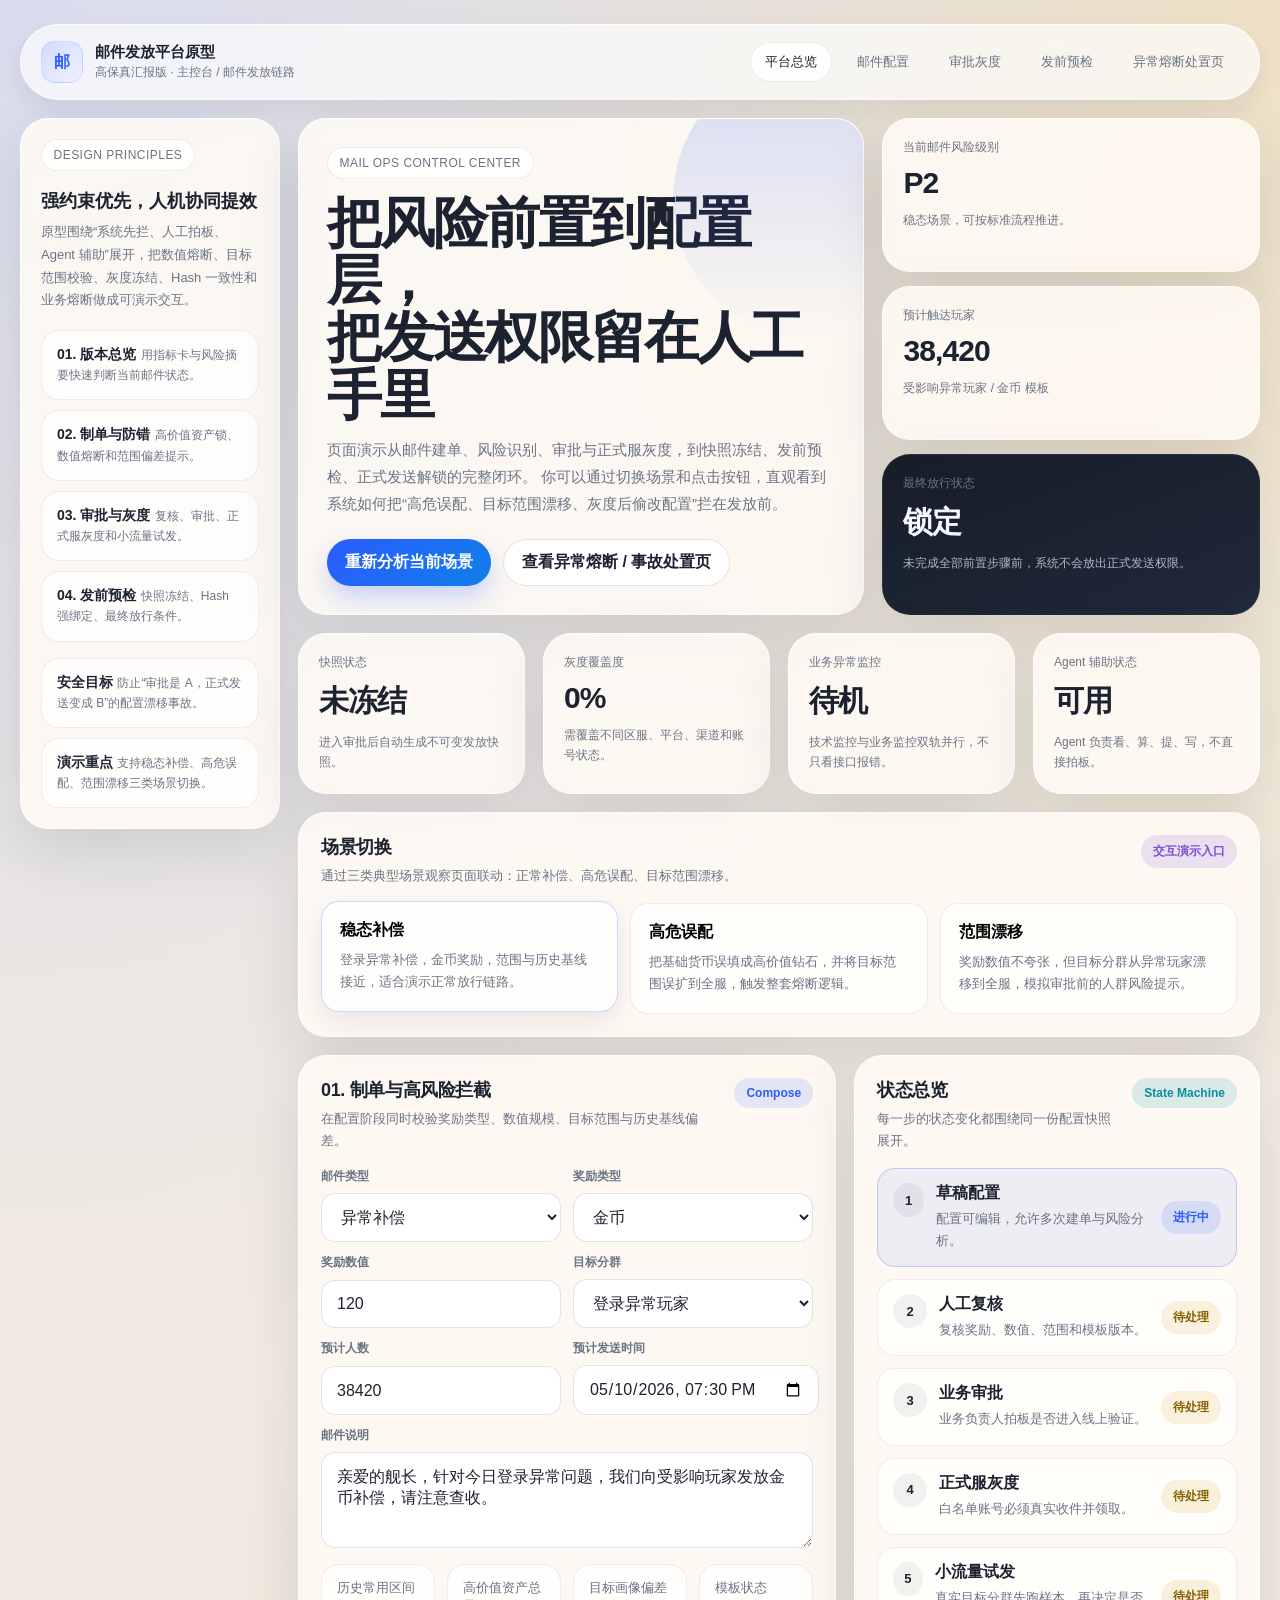
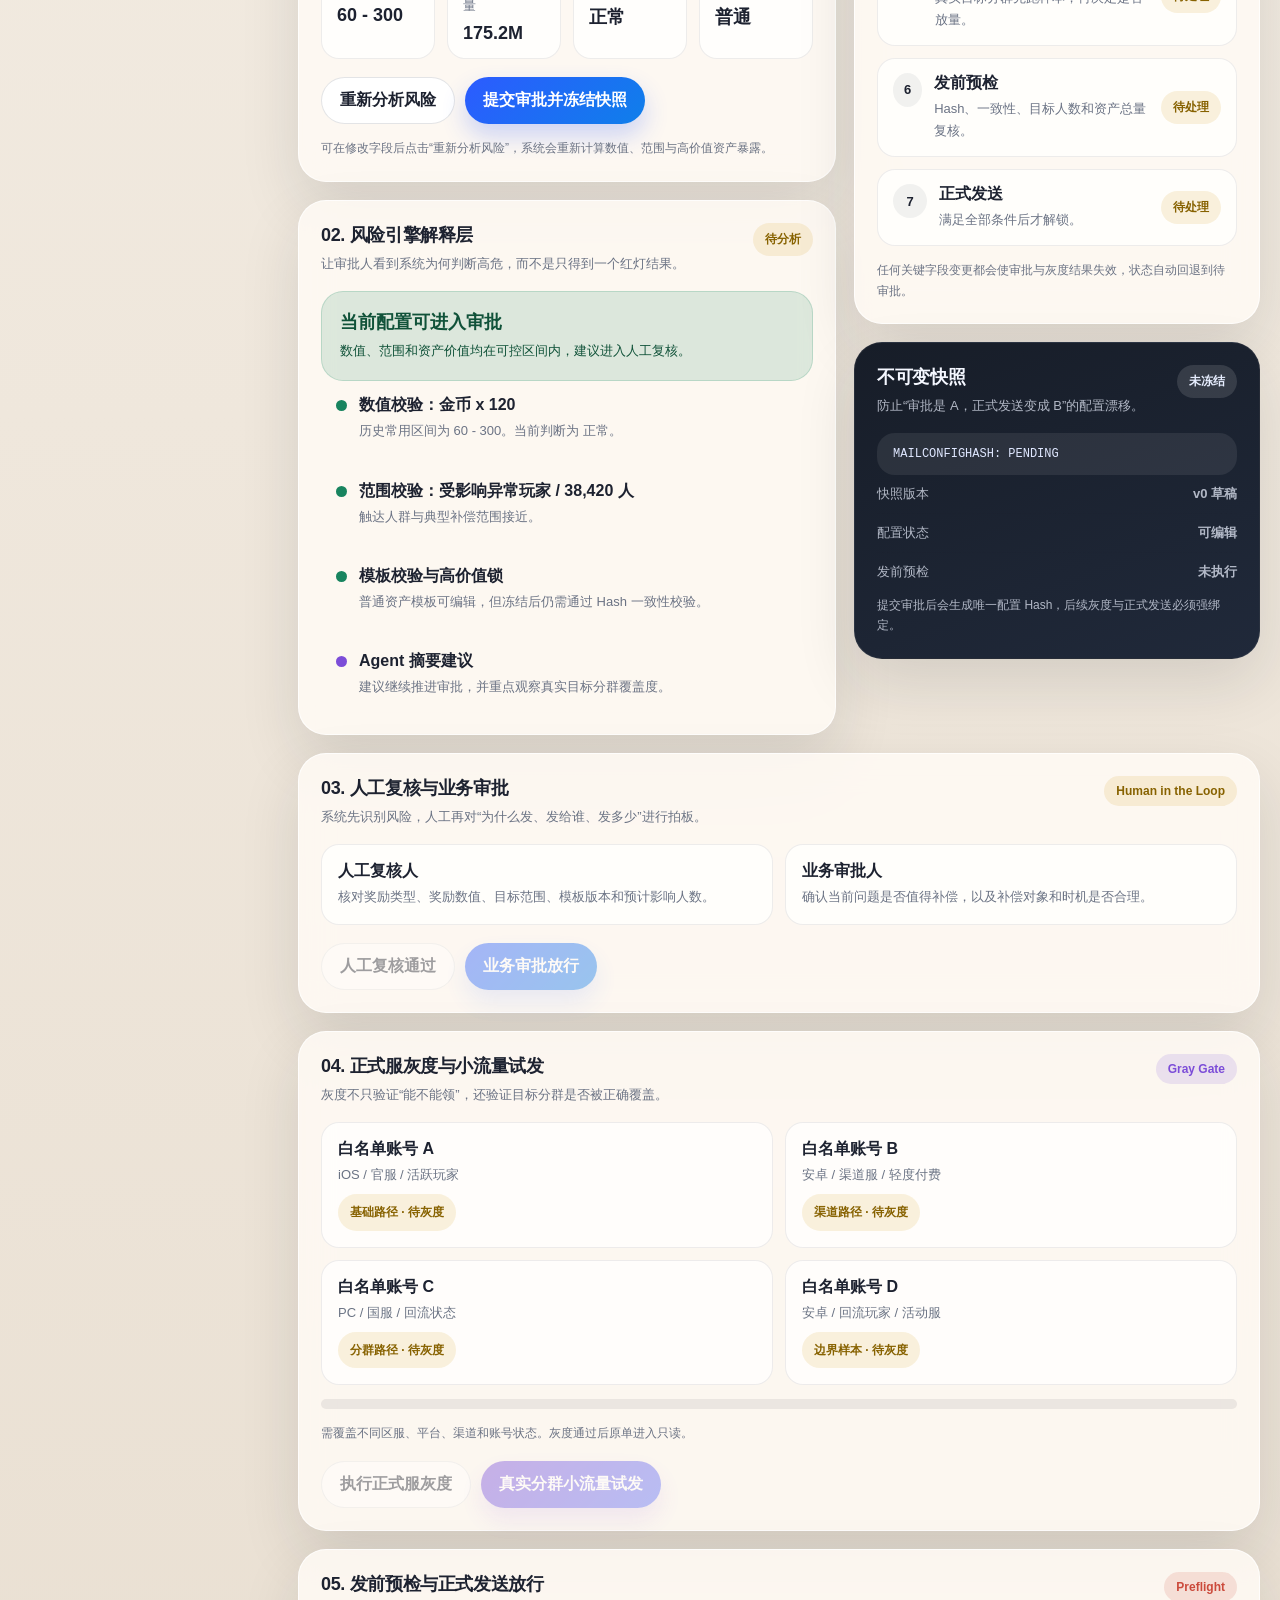
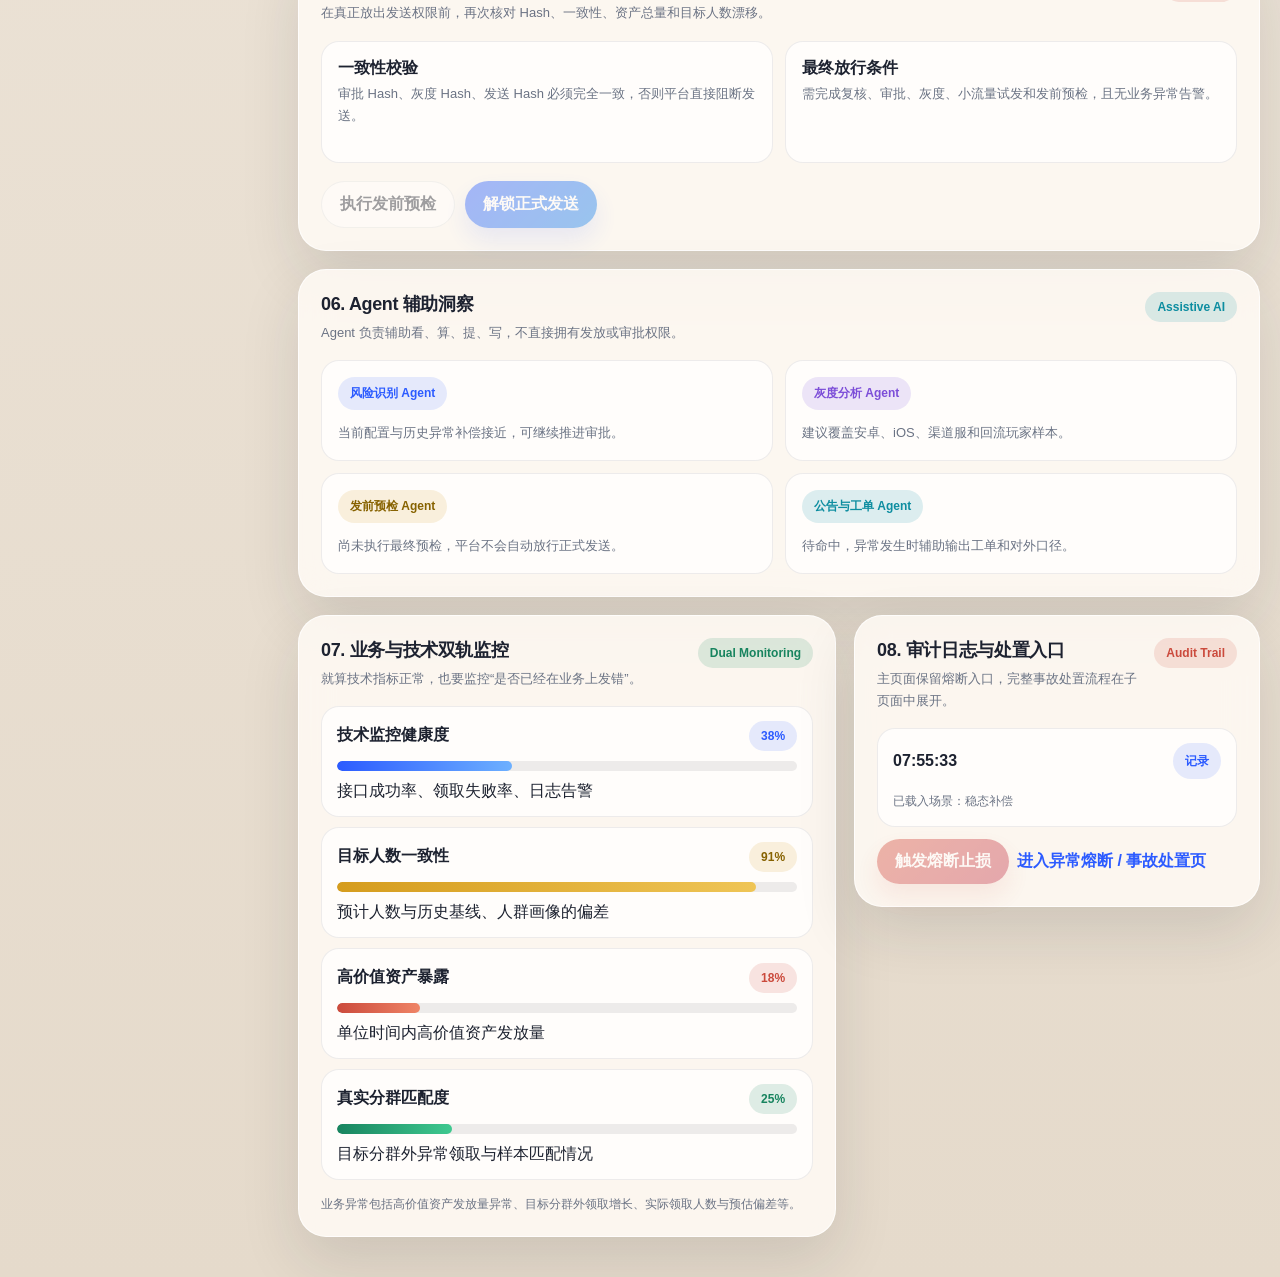
==== commit 8a8488e7: "Improve risk analysis feedback in prototype" ====
--- a/mail-platform-prototype.html
+++ b/mail-platform-prototype.html
@@ -207,6 +207,9 @@
                 <button class="btn btn-secondary" id="btnAnalyze">重新分析风险</button>
                 <button class="btn btn-primary" id="btnFreeze">提交审批并冻结快照</button>
               </div>
+              <div class="helper" id="analysisFeedback">
+                可在修改字段后点击“重新分析风险”，系统会重新计算数值、范围与高价值资产暴露。
+              </div>
             </article>
 
             <article class="card">
@@ -215,7 +218,7 @@
                   <h2>02. 风险引擎解释层</h2>
                   <p>让审批人看到系统为何判断高危，而不是只得到一个红灯结果。</p>
                 </div>
-                <span class="pill gold">Explainability</span>
+                <span class="pill gold" id="analysisStatePill">待分析</span>
               </div>
               <div class="banner safe" id="riskBanner">
                 <h3 id="riskTitle">当前配置可进入审批</h3>
@@ -472,6 +475,8 @@
       preflight: false,
       launched: false,
       interrupted: false,
+      analyzing: false,
+      lastAnalyzedAt: null,
       version: 0,
       logs: []
     };
@@ -484,6 +489,7 @@
       [
         "scenarioRow", "mailType", "rewardType", "rewardAmount", "segment", "estimatedUsers", "sendWindow", "messageBody",
         "baselineHint", "volumeHint", "driftHint", "templateHint", "riskBanner", "riskTitle", "riskCopy", "riskChecklist",
+        "analysisFeedback", "analysisStatePill",
         "timelineList", "timelineHint", "snapshotPill", "hashBox", "snapshotVersion", "snapshotState", "preflightState",
         "snapshotHint", "sampleGrid", "grayBar", "grayHint", "consistencyText", "launchText", "agentGrid", "monitorMap",
         "logList", "metricRisk", "metricRiskCopy", "metricAudience", "metricAudienceCopy", "metricLaunch",
@@ -502,6 +508,8 @@
       state.preflight = false;
       state.launched = false;
       state.interrupted = false;
+      state.analyzing = false;
+      state.lastAnalyzedAt = null;
       state.version = 0;
       state.logs = [];
     }
@@ -633,6 +641,29 @@
       el.volumeHint.textContent = (config.rewardAmount * config.estimatedUsers * config.rule.volumeFactor / 1000000).toFixed(1) + "M";
       el.driftHint.textContent = config.audienceRisk === "danger" ? "高危漂移" : config.audienceRisk === "warn" ? "需核验" : "正常";
       el.templateHint.textContent = config.rule.highValue ? "高价值锁定" : "普通";
+
+      if (state.analyzing) {
+        el.analysisStatePill.className = "pill blue";
+        el.analysisStatePill.textContent = "分析中";
+        el.analysisFeedback.textContent = "系统正在重新计算数值阈值、目标范围偏差、高价值资产暴露与历史基线对比。";
+        el.riskBanner.classList.add("flash-ring");
+      } else {
+        el.riskBanner.classList.remove("flash-ring");
+        if (state.lastAnalyzedAt) {
+          const summary = config.overall === "danger"
+            ? "结论未变：仍为高危配置，需回退奖励类型或缩小目标范围。"
+            : config.overall === "warn"
+              ? "结论已刷新：当前配置需要升级审批与灰度覆盖。"
+              : "结论已刷新：当前配置处于可控区间，可继续推进审批。";
+          el.analysisStatePill.className = `pill ${config.overall === "danger" ? "red" : config.overall === "warn" ? "gold" : "green"}`;
+          el.analysisStatePill.textContent = `已分析 ${state.lastAnalyzedAt}`;
+          el.analysisFeedback.textContent = `最近一次人工触发分析：${state.lastAnalyzedAt}。${summary}`;
+        } else {
+          el.analysisStatePill.className = "pill gold";
+          el.analysisStatePill.textContent = "待分析";
+          el.analysisFeedback.textContent = "可在修改字段后点击“重新分析风险”，系统会重新计算数值、范围与高价值资产暴露。";
+        }
+      }
     }
 
     function renderTimeline() {
@@ -779,7 +810,11 @@
     }
 
     function renderButtons(config) {
-      el.btnFreeze.disabled = config.overall === "danger";
+      el.btnAnalyze.disabled = state.analyzing;
+      el.btnHeroAnalyze.disabled = state.analyzing;
+      el.btnAnalyze.textContent = state.analyzing ? "分析中..." : "重新分析风险";
+      el.btnHeroAnalyze.textContent = state.analyzing ? "风险分析中..." : "重新分析当前场景";
+      el.btnFreeze.disabled = config.overall === "danger" || state.analyzing;
       el.btnReview.disabled = !state.locked || state.reviewed;
       el.btnApprove.disabled = !state.reviewed || state.approved;
       el.btnGray.disabled = !state.approved || state.grayed;
@@ -804,6 +839,7 @@
     }
 
     function onFieldChange() {
+      if (state.analyzing) return;
       if (state.locked) {
         resetFlow();
         state.version += 1;
@@ -818,9 +854,16 @@
       });
 
       el.btnAnalyze.addEventListener("click", () => {
-        const config = getConfig();
-        log(`已重跑风险分析：当前风险等级 ${config.overall.toUpperCase()}。`, config.overall === "danger" ? "danger" : "info");
+        if (state.analyzing) return;
+        state.analyzing = true;
         render();
+        window.setTimeout(() => {
+          state.analyzing = false;
+          state.lastAnalyzedAt = new Date().toLocaleTimeString("zh-CN", { hour: "2-digit", minute: "2-digit", second: "2-digit" });
+          const config = getConfig();
+          log(`已重跑风险分析：当前风险等级 ${config.overall.toUpperCase()}。`, config.overall === "danger" ? "danger" : "info");
+          render();
+        }, 650);
       });
 
       el.btnHeroAnalyze.addEventListener("click", () => el.btnAnalyze.click());
--- a/prototype-assets/ui.css
+++ b/prototype-assets/ui.css
@@ -373,6 +373,19 @@
 .pill.teal { color: var(--teal); background: var(--teal-soft); }
 .pill.dark { color: #e7eeff; background: rgba(255,255,255,0.12); }
 
+.flash-ring {
+  animation: flashPulse 0.9s ease;
+}
+
+@keyframes flashPulse {
+  0% {
+    box-shadow: 0 0 0 0 rgba(44, 91, 255, 0.26);
+  }
+  100% {
+    box-shadow: 0 0 0 16px rgba(44, 91, 255, 0);
+  }
+}
+
 .btn {
   appearance: none;
   border: 0;
